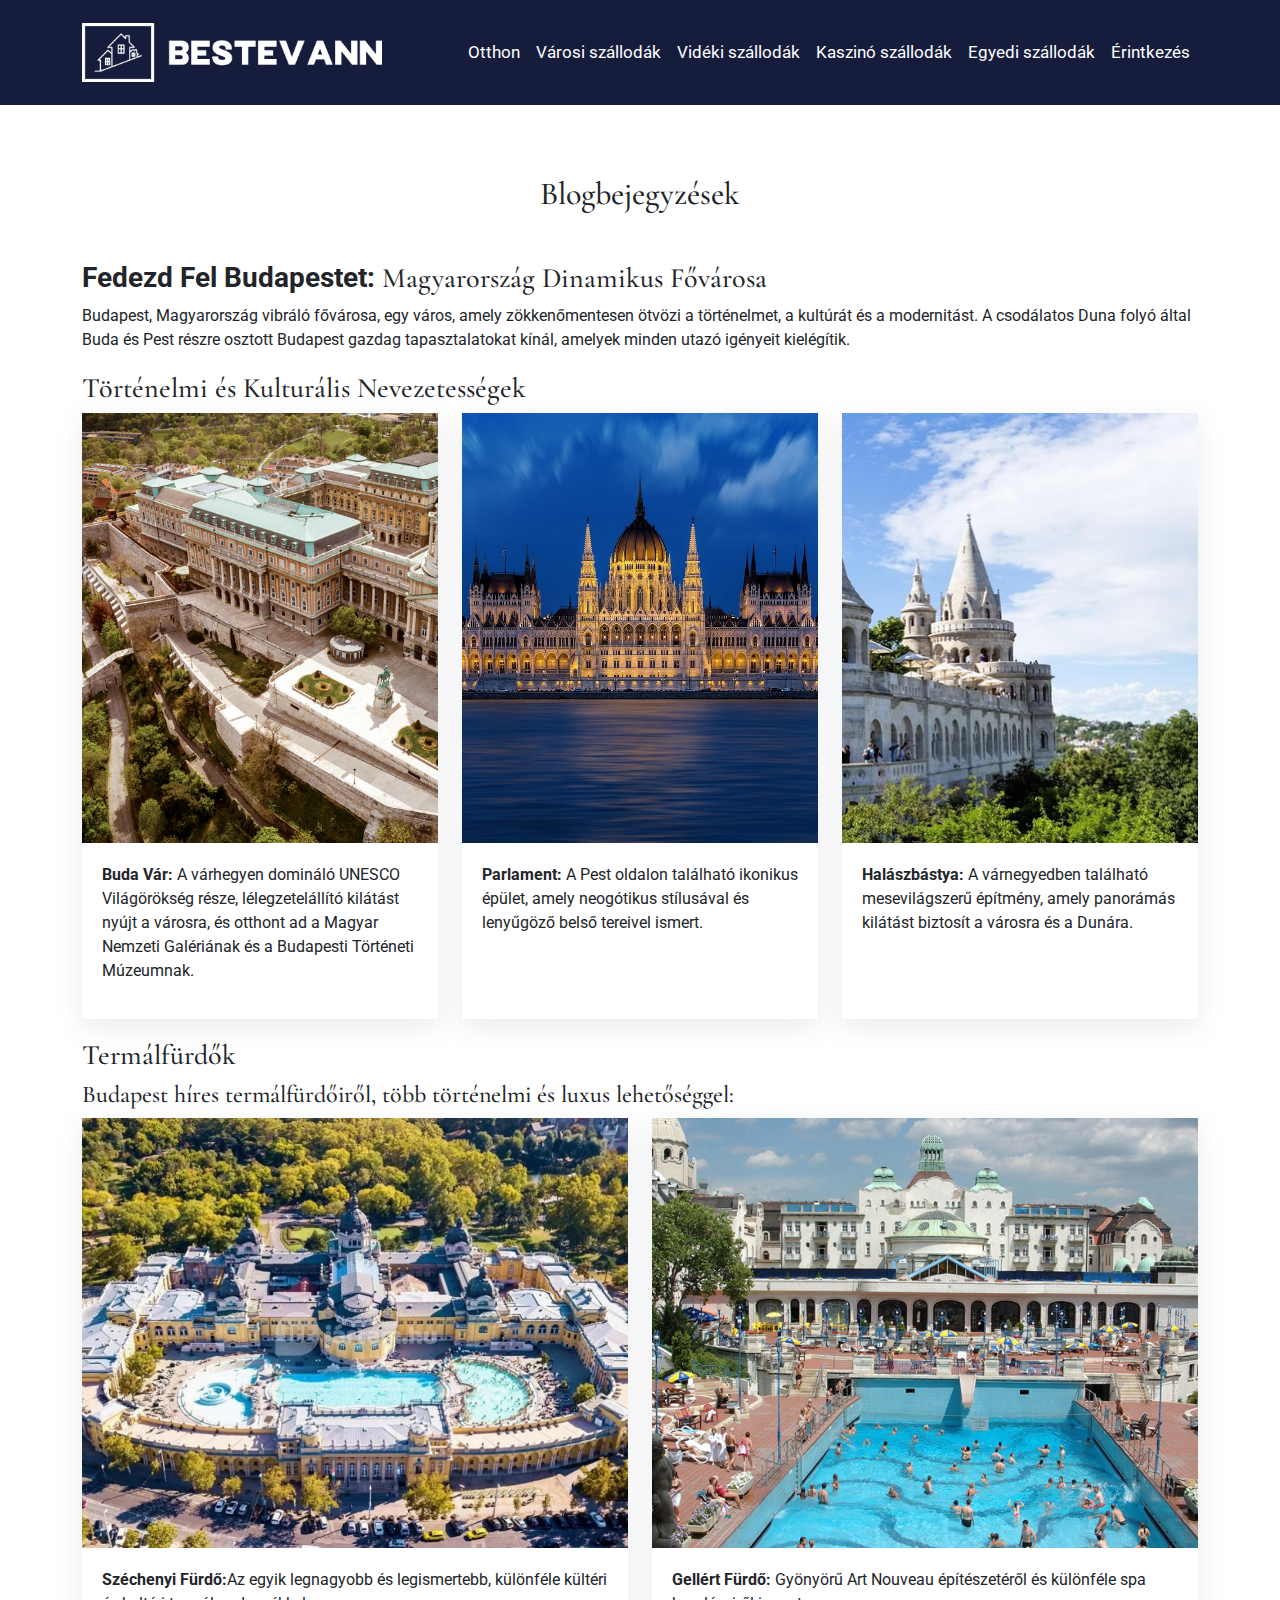
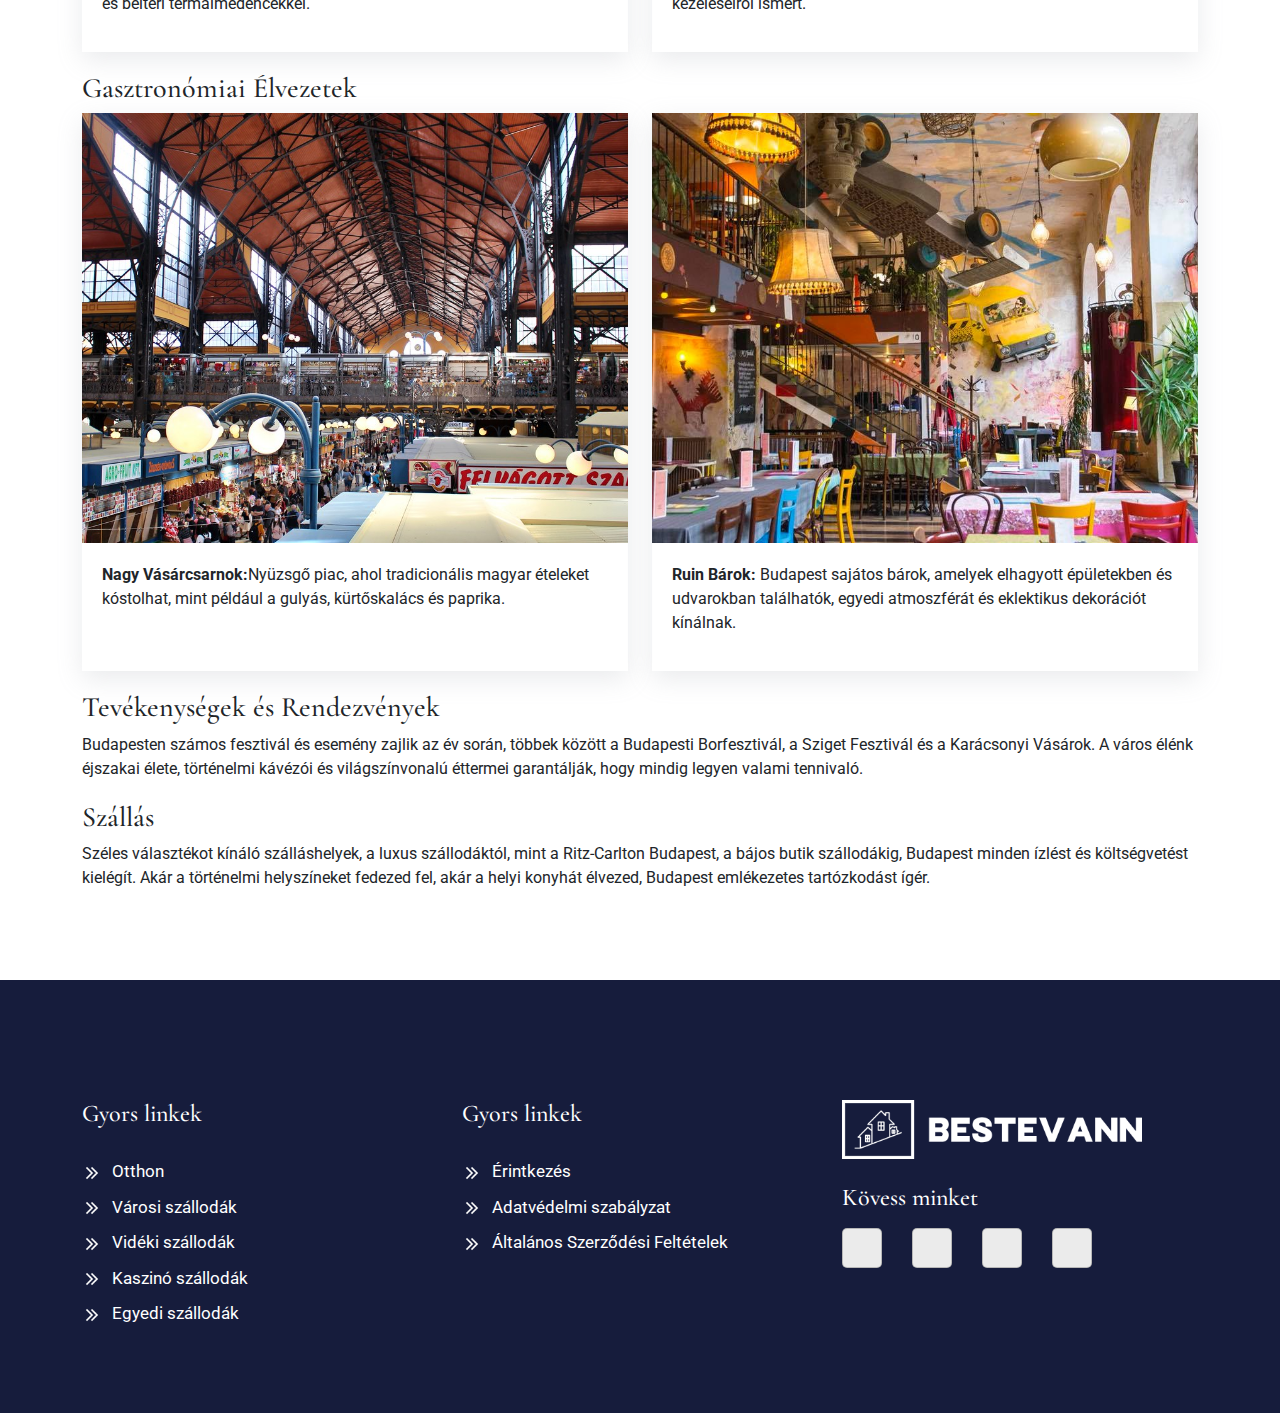
==== blog1.html @ b6ac423d "fix" ====
<!DOCTYPE html>
<html lang="en">

<head>
    <meta charset="UTF-8">
    <meta name="viewport" content="width=device-width, initial-scale=1.0">
    <title>Blog 1</title>
    <link rel="stylesheet" href="./css/style.css">
    <link rel="stylesheet" href="./css/responsive.css">
    <link rel="stylesheet" href="./css/bootstrap.min.css">
    <link rel="stylesheet" href="https://cdnjs.cloudflare.com/ajax/libs/font-awesome/6.6.0/css/all.min.css"
        integrity="sha512-Kc323vGBEqzTmouAECnVceyQqyqdsSiqLQISBL29aUW4U/M7pSPA/gEUZQqv1cwx4OnYxTxve5UMg5GT6L4JJg=="
        crossorigin="anonymous" referrerpolicy="no-referrer" />
          <!-- head font -->
  <link rel="preconnect" href="https://fonts.googleapis.com">
  <link rel="preconnect" href="https://fonts.gstatic.com" crossorigin>
  <link
    href="https://fonts.googleapis.com/css2?family=Cormorant+Garamond:ital,wght@0,300;0,400;0,500;0,600;0,700;1,300;1,400;1,500;1,600;1,700&family=Marcellus&display=swap"
    rel="stylesheet">
  <!-- head font  close-->

  <!-- p font -->
  <link rel="preconnect" href="https://fonts.googleapis.com">
  <link rel="preconnect" href="https://fonts.gstatic.com" crossorigin>
  <link
    href="https://fonts.googleapis.com/css2?family=Cormorant+Garamond:ital,wght@0,300;0,400;0,500;0,600;0,700;1,300;1,400;1,500;1,600;1,700&family=Marcellus&family=Roboto:ital,wght@0,100;0,300;0,400;0,500;0,700;0,900;1,100;1,300;1,400;1,500;1,700;1,900&display=swap"
    rel="stylesheet">
      <!-- p font -->
</head>

<body>


     <header>
    <nav class="navbar navbar-expand-lg">
        <div class="container">
            <a class="navbar-brand" href="./index.html">
              <img src="./images/logo_fff.png" alt="" class="img-fluid">
            </a>
            <button class="navbar-toggler" type="button" data-bs-toggle="collapse"
                data-bs-target="#navbarSupportedContent" aria-controls="navbarSupportedContent"
                aria-expanded="false" aria-label="Toggle navigation">
                <span class="navbar-toggler-icon"></span>
            </button>
            <div class="collapse navbar-collapse" id="navbarSupportedContent">
                <ul class="navbar-nav ms-auto mb-2 mb-lg-0">
                    <li class="nav-item">
                      <a class="nav-link " aria-current="page" href="./index.html">Otthon</a>
                    </li>
                    <li class="nav-item">
                      <a class="nav-link" href="./city-hotels.html">Városi szállodák</a>
                    </li>
                    <li class="nav-item">
                      <a class="nav-link" href="./country-hotels.html">Vidéki szállodák</a>
                    </li>
                    <li class="nav-item">
                      <a class="nav-link" href="./casino-hotels.html">Kaszinó szállodák</a>
                    </li>
                    <li class="nav-item">
                      <a class="nav-link" href="./unique-hotels.html">Egyedi szállodák</a>
                    </li>
                    <li class="nav-item">
                      <a class="nav-link" href="./contact.html">Érintkezés</a>
                    </li>
        
                  </ul>

            </div>
        </div>
    </nav>
</header>




    <div class="blog_post padding">
        <div class="container">
            <div class="row">
                <div class="col">
                    <h2 class="mb-5 text-center">
                        Blogbejegyzések</h2>

                </div>
            </div>
            <div class="row">
                <div class="col">
                    <div class="inner_blog_post">
                        <h3><strong>Fedezd Fel Budapestet:</strong> Magyarország Dinamikus Fővárosa</h3>
                        <p>Budapest, Magyarország vibráló fővárosa, egy város, amely zökkenőmentesen ötvözi a
                            történelmet, a kultúrát és a modernitást. A csodálatos Duna folyó által Buda és Pest részre
                            osztott Budapest gazdag tapasztalatokat kínál, amelyek minden utazó igényeit kielégítik.</p>
                    </div>

                    <div class="blog_post_wrapper">
                        <div class="heading">
                            <h3>Történelmi és Kulturális Nevezetességek</h3>
                        </div>
                        <div class="row gy-4">
                            <div class="col-lg-4 col-md-6">
                                <div class="blog_card">
                                    <div class="blog_image">
                                        <img src="./images/b1.jpg" alt="" class="img-fluid">
                                    </div>

                                    <p><strong>Buda Vár:</strong> A várhegyen domináló UNESCO Világörökség része,
                                        lélegzetelállító
                                        kilátást nyújt a városra, és otthont ad a Magyar Nemzeti Galériának és a
                                        Budapesti
                                        Történeti Múzeumnak.</p>

                                </div>
                            </div>
                            <div class="col-lg-4 col-md-6">
                                <div class="blog_card">
                                    <div class="blog_image">
                                        <img src="./images/b2.jpg" alt="" class="img-fluid">
                                    </div>

                                    <p><strong>Parlament:</strong> A Pest oldalon található ikonikus épület, amely
                                        neogótikus stílusával és
                                        lenyűgöző belső tereivel ismert.</p>

                                </div>
                            </div>

                            <div class="col-lg-4 col-md-6">
                                <div class="blog_card">
                                    <div class="blog_image">
                                        <img src="./images/b3.jpg" alt="" class="img-fluid">
                                    </div>

                                    <p><strong>Halászbástya:</strong> A várnegyedben található mesevilágszerű építmény,
                                        amely
                                        panorámás kilátást biztosít a városra és a Dunára.</p>

                                </div>
                            </div>
                        </div>


                    </div>





                    <div class="blog_post_wrapper">
                        <div class="heading">
                            <h3>Termálfürdők</h3>
                            <h4>Budapest híres termálfürdőiről, több történelmi és luxus lehetőséggel:</h4>
                        </div>

                        <div class="row">
                            <div class="col-md-6">
                                <div class="blog_card">
                                    <div class="blog_image">
                                        <img src="./images/b4.webp" alt="" class="img-fluid">
                                    </div>

                                    <p><strong>Széchenyi Fürdő:</strong>Az egyik legnagyobb és legismertebb, különféle
                                        kültéri és beltéri
                                        termálmedencékkel.</p>

                                </div>
                            </div>
                            <div class="col-md-6">
                                <div class="blog_card">
                                    <div class="blog_image">
                                        <img src="./images/b5.1.jpg" alt="" class="img-fluid">
                                    </div>


                                    <p><strong>Gellért Fürdő:</strong> Gyönyörű Art Nouveau építészetéről és különféle
                                        spa kezeléseiről
                                        ismert.</p>

                                </div>
                            </div>


                        </div>
                    </div>



                    <div class="blog_post_wrapper">
                        <div class="heading">
                            <h3>Gasztronómiai Élvezetek</h3>

                        </div>
                        <div class="row">
                            <div class="col-md-6">
                                <div class="blog_card">
                                    <div class="blog_image">
                                        <img src="./images/b6.11.jpg" alt="" class="img-fluid">
                                    </div>

                                    <p><strong>Nagy Vásárcsarnok:</strong>Nyüzsgő piac, ahol tradicionális magyar
                                        ételeket kóstolhat,
                                        mint például a gulyás, kürtőskalács és paprika.</p>

                                </div>
                            </div>
                            <div class="col-md-6">
                                <div class="blog_card">
                                    <div class="blog_image">
                                        <img src="./images/b7.jpg" alt="" class="img-fluid">
                                    </div>



                                    <p><strong>Ruin Bárok:</strong> Budapest sajátos bárok, amelyek elhagyott
                                        épületekben és udvarokban
                                        találhatók, egyedi atmoszférát és eklektikus dekorációt kínálnak.</p>

                                </div>
                            </div>


                        </div>
                    </div>

                    <div class="blog_post_wrapper">
                        <div class="heading">
                            <h3>Tevékenységek és Rendezvények</h3>

                            <p>Budapesten számos fesztivál és esemény zajlik az év során, többek között a Budapesti
                                Borfesztivál, a Sziget Fesztivál és a Karácsonyi Vásárok. A város élénk éjszakai élete,
                                történelmi kávézói és világszínvonalú éttermei garantálják, hogy mindig legyen valami
                                tennivaló.</p>
                        </div>
                    </div>

                    <div class="blog_post_wrapper">
                        <div class="heading">
                            <h3>Szállás</h3>

                            <p>Széles választékot kínáló szálláshelyek, a luxus szállodáktól, mint a Ritz-Carlton
                                Budapest,
                                a bájos butik szállodákig, Budapest minden ízlést és költségvetést kielégít. Akár a
                                történelmi
                                helyszíneket fedezed fel, akár a helyi konyhát élvezed, Budapest emlékezetes
                                tartózkodást
                                ígér.</p>
                        </div>
                    </div>



                </div>
            </div>
        </div>
    </div>

 

   
  <footer class="padding">
    <div class="container">
      <div class="row">
        <div class="col-lg-4">
          <div class="columnb_2">

            <div class="logo_footer mob_logo d-block d-lg-none">
                <img src="./images/logo_fff.png" alt="logo">
              </div>
            <h4>
              Gyors linkek</h4>
            <ul>
              <li><a href="./index.html"><img src="./images/arrow_right.png" alt="" class="img-fluid">Otthon</a></li>
              <li><a href="./city-hotels.html"><img src="./images/arrow_right.png" alt="" class="img-fluid">Városi szállodák</a></li>
              <li><a href="./country-hotels.html"><img src="./images/arrow_right.png" alt="" class="img-fluid">Vidéki szállodák</a></li>
              <li><a href="./casino-hotels.html"><img src="./images/arrow_right.png" alt="" class="img-fluid">Kaszinó szállodák</a></li>
              <li><a href="./unique-hotels.html"><img src="./images/arrow_right.png" alt="" class="img-fluid">Egyedi szállodák</a></li>
      
            </ul>
          </div>
        </div>
        <div class="col-lg-4">
          <div class="columnb_2 colunm_3">
            <h4> Gyors linkek</h4>
            <ul>
              <li><a href="./contact.html"><img src="./images/arrow_right.png" alt="" class="img-fluid">Érintkezés</a></li>
              <li><a href="./privacy-policy.html"><img src="./images/arrow_right.png" alt="" class="img-fluid">Adatvédelmi szabályzat</a></li>
              <li><a href="./terms-conditions.html"><img src="./images/arrow_right.png" alt="" class="img-fluid">Általános Szerződési Feltételek</a></li>
            </ul>
        
          </div>
        </div>
        <div class="col-lg-4">
          <div class="column_4">
           
            <div class="logo_footer">
              <img src="./images/logo_fff.png" alt="logo" >
            </div>
            <h4>Kövess minket</h4>
            <div class="social_icon">
              <ul>
                <li><a href=""><i class="fa-brands fa-facebook-f"></i></a></li>
                <li><a href=""><i class="fa-brands fa-x-twitter"></i></a></li>
                <li><a href=""><i class="fa-brands fa-linkedin-in"></i></a></li>
                <li><a href=""><i class="fa-brands fa-pinterest-p"></i></a></li>
              </ul>
            </div>
          </div>
        </div>
      </div>
    </div>
  </footer>



    <script src="https://code.jquery.com/jquery-3.7.1.min.js" integrity="sha256-/JqT3SQfawRcv/BIHPThkBvs0OEvtFFmqPF/lYI/Cxo=" crossorigin="anonymous"></script>
    <script src="./js/bootstrap.bundle.min.js"></script>
    <script src="./js/script.js"></script>



<script>
    jQuery(document).ready(function($){
        $('.clickme').click(function(){
            $(this).closest('div').find('.hidden').toggleClass('showing');
        });
    });
    // document.querySelectorAll('.clickme').addEventListener('click', () => {
    //     document.querySelectorAll('.hidden').forEach((item) => {
    //         item.classList.toggle('showing');
    //     });
    // });
</script>

</body>



</html>
---- css/style.css ----
*{
    box-sizing: border-box;
    margin: 0;
    padding: 0;
    font-family: "Roboto", sans-serif;
}
.padding {
    padding: 70px 0;
}

h1, h2, h3, h4, h5, h6{
    font-family: "Cormorant Garamond", serif;

}


.hotel_page_card {
    display: flex;
    justify-content: center;
    align-items: center;
    width: 100%;
    height: 400px;
    background-image: url(../images/urban_hotel.webp);
    background-repeat: no-repeat;
    background-size: cover;
    position: relative;
    z-index: 0;
    color: #fff;
    text-decoration: none;
}

.hotel_page_card::before {
    position: absolute;
    content: '';
    background-color: #00000085;
    width: 100%;
    height: 100%;
    z-index: -1;
    top: 0;
    left: 0;
}
.hotel_page_card h3{
    color: #fff;

}
.hotel_page_card.h2 {
    background-image: url(../images/rural_hotel.jpg);

}

.hotel_page_card.h3 {
    background-image: url(../images/casino_hotel.jpg);

}

.hotel_page_card.h4 {
    background-image: url(../images/unique_hotel.jpg);

}

.hotel_page_card.h5 {
    background-image: url(../images/contact_us.avif);

}

.button_read_more a {
    font-size: 16px;
    background: #161c3c;
    display: inline-flex;
    align-items: center;
    justify-content: center;
    width: 150px;
    height: 35px;
    margin-top: 10px;
    text-decoration: none;
    color: #fff;
    transition: all 0.4s;
}
.button_read_more a:hover{

    background: transparent;
    color: #161c3c;
    border: 1px solid #161c3c;
}

.button_read_more a span {
    margin-left: 5px;
}
.left_side_banner_section p {
    font-size: 17px;
}

/* Subscribe design */


.sign_up .Signup__text {
    text-align: center;
    margin: 0 auto 25px;
    font-family: 'Montserrat', sans-serif;
    color: #6d6d6d;
    letter-spacing: 0.5px;
    font-size: 1em;
    line-height: 1.5em;
    width: 90%;
}

.sign_up .Signup__form {
    display: flex;
    justify-content: center;
    gap: 10px;
}

@media (max-width: 540px) {
    .sign_up .Signup__form {
        display: block;
    }
}

.sign_up input {
    border: 2px solid #6d6d6d;
    border-radius: 3px;
    padding: 15px;
    font-family: 'Montserrat', sans-serif;
    letter-spacing: 0.5px;
    margin-right: 10px;
    color: #6d6d6d;
    transition: border 0.3s, box-shadow 0.3s;
    width: 90%;
    max-width: 300px;
}

@media (max-width: 540px) {
    .sign_up input {
        display: block;
        margin: 0 auto 25px;
    }
}

.sign_up input:focus {
    outline: none;
    border: 2px solid #db4646;
    box-shadow: inset 1px 1px 2px 0 #c9c9c9;
}

.sign_up .Signup__button {
    font-family: 'Montserrat', sans-serif;
    color: #fff;
    background: #db4646;
    border: 2px solid #db4646;
    border-radius: 3px;
    letter-spacing: 0.5px;
}

.sign_up .Signup__button {
    font-size: 16px;
    cursor: pointer;
    padding: 0 40px;
}

@media (max-width: 540px) {
    .sign_up .Signup__button {
        display: block;
        margin: 0 auto 50px;
        padding: 15px 40px;
    }
}

.sign_up .Signup__button:hover {
    background: #df5959;
    border-color: #df5959;
}

.sign_up .Signup__button:active {
    cursor: pointer;
    background: #d62e2e;
    border-color: #d62e2e;
}

.sign_up .Signup__button:focus {
    outline: none;
}

.sign_up {
    background: whitesmoke;
}



/* Subscribe design end */


.accordion-button::after {
    background-image:url(../images/plus.png)!important;
}
.accordion-button:not(.collapsed)::after {
    background-image:url(../images/minus.png)!important;
}

:focus {
    outline: 0 !important;
    box-shadow: 0 0 0 0 rgba(0, 0, 0, 0) !important;
  }
  .accordion-button:not(.collapsed) {
    color: #fff!important;
    background-color: #838bb5!important;
}

/* .accordion-item:first-of-type>.accordion-header .accordion-button {
    background: #838bb5!important;
    color: #fff!important;
    font-size: 22px;
} */


.columnb_2 ul {
    padding: 0;
    list-style: none;
    margin-top: 30px;
}
.columnb_2 ul li {
    margin-bottom: 10px;
}
.columnb_2 ul li a {
    color: #000;
    text-decoration: none;
    font-size: 17px;
    transition: all 0.4s;
}
.columnb_2 ul li a:hover {
    color: #838bb5;
    margin-left: 3px;
}
.columnb_2 ul li a img {
    margin-right: 10px;
}
li.nav-item .nav-link:hover{
    color: #838bb5;  
}
.column_4 p {
    color: #000;
}
.social_icon ul {
    list-style: none;
    padding: 0;
    display: flex;
    gap: 30px;
}
.social_icon ul li a {
    background: #ebebeb;
    width: 40px;
    display: flex;
    align-items: center;
    justify-content: center;
    height: 40px;
    border-radius: 5px;
    border: 1px solid #8080807d;
    color: #000;
    text-decoration: none;
    font-size: 20px;
    transition: all 0.4s;
}
.social_icon ul li a:hover {
    background: #838bb5;
    color: #fff;
    border: transparent;
}
footer {
    padding-top: 120px!important;
    background: #161c3c;
}

.para_call p:last-child a {
    color: #000;
    text-decoration: unset;
}
.banner.city_hotel{
    display: flex;
    align-items: center;
    justify-content: center;
    height: 450px;
    background-image: url(../images/city_hotels_bg.avif);
    background-size: cover;
    background-position: center;
    position: relative;
    z-index: 0;
}
.banner::before {
    position: absolute;
    content: '';
    background-color: #0009;
    width: 100%;
    height: 100%;
    z-index: -1;
}
.inner_content {
    color: #fff;
}

.right_side_hotel img {
    width: 30px;
 
}
.right_side_hotel .money_price img{
    animation: animName 3s linear infinite;
}

@keyframes animName {
    0%{
       transform: rotateX(0deg);
      }
   100%{
       transform: rotateX(360deg);
      }
   }

   
.banner.country_hotel{
    display: flex;
    align-items: center;
    justify-content: center;
    height: 450px;
    background-image: url(../images/country_hotel_bg.jfif);
    background-size: cover;
    background-position: center;
    position: relative;
    z-index: 0;
}

.banner.casino_hotel{
    display: flex;
    align-items: center;
    justify-content: center;
    height: 450px;
    background-image: url(../images/casino_hotels_bg.jpg);
    background-size: cover;
    background-position: center;
    position: relative;
    z-index: 0;
}
.banner.unique_hotel_bg
{
    display: flex;
    align-items: center;
    justify-content: center;
    height: 450px;
    background-image: url(../images/unique_hotel_bg.jpeg);
    background-size: cover;
    background-position: center;
    position: relative;
    z-index: 0;
}
.blog_post_wrapper {
    margin: 20px 0px;
}
.blog_post_wrapper ul li {
    margin-bottom: 8px;
}



header {
    top: 0;
    position: sticky;
    padding: 10px 0;
    background: #161c3c;
    z-index: 999;
}





li.nav-item .nav-link {
    color: #fff;
    transition: all 0.4s;
    font-size: 17px;
}
a.navbar-brand img {
    max-width: 300px;
}
.columnb_2 {
    color: #fff;
}
.columnb_2 ul li a {
    color: #fff;
}
.column_4 {
    color: #fff;
}
.logo_footer {
    margin-bottom: 25px;
}
.logo_footer img {
    width: 300px;
}
.column_4 h4 {
    margin-bottom: 15px;
}
.columnb_2 ul li a img {
    width: 20px;
    filter: invert(1);
}

.right_side_hotel a {
    font-size: 16px;
    background: #161c3c;
    display: inline-flex;
    align-items: center;
    justify-content: center;
    width: 150px;
    height: 35px;
    margin-top: 10px;
    text-decoration: none;
    color: #fff;
    transition: all 0.4s;
}
.right_side_hotel a:hover {
    background: transparent;
    color: #161c3c;
    border: 1px solid #161c3c;
}
.left_side_hotel img {
    height: 350px;
    object-fit: cover;
    width: 100%;
	margin-left: 40px;
	transform: scale(1.5);
	transition: .3s ease-in-out;
}
.left_side_hotel {
    overflow: hidden;
}
.left_side_hotel img:hover {
    margin-left: 0;
}
.hotelsall_section h3 {
    font-size: 36px;
}
.accordion-button {
    font-size: 22px!important;

}
.inner_content h2 {
    font-size: 50px;
}
.right_side_hotel {
    background: #838bb5cc !important;
    padding: 20px;
    color: #fff;
}
.blog_image img {
    object-fit: cover;
    height: 430px;
    width: 100%;
    border-radius: 0px;
    transition: .3s ease-in-out;
    transform: scale(1);
}
.blog_image:hover img{
    transform: scale(1.2);
}
.blog_image{
    overflow: hidden;
}
.blog_card p {
    padding: 20px;
}
.blog_card {
    box-shadow: rgba(149, 157, 165, 0.2) 0px 8px 24px;
    height: 100%;
}
.form_cls label {
    font-size: 18px;
    margin-bottom: 5px;
}

.right_contact .form_cls {
    margin-bottom: 30px;
    text-transform: capitalize;
}
.right_contact {
    box-shadow: rgba(149, 157, 165, 0.2) 0px 8px 24px;
    padding: 25px;
}

.form-control {
    border-radius: 0!important;
}
.right_contact a.button {
    font-size: 16px;
    background: #161c3c;
    display: inline-flex;
    align-items: center;
    justify-content: center;
    width: 150px;
    height: 35px;
    margin-top: 10px;
    text-decoration: none;
    color: #fff;
    transition: all 0.4s;
}
.right_contact a.button:hover{
    background: transparent;
    color: #161c3c;
    border: 1px solid #161c3c;
}
.navbar-toggler {
    filter: invert(1);
}
.navbar-toggler,
.navbar-toggler:focus,
.navbar-toggler:active,
.navbar-toggler-icon:focus {
    outline: none!important;
    border: none!important;
    box-shadow: none!important;
}

.active{
    color:#838bb5!important;
}
a.hotel_page_card {
    transition: .3s ease-in-out;
}
a.hotel_page_card:hover {
    opacity: 0.8;
}
.logo_footer.mob_logo {
    margin-bottom: 50px;
}

#cookie-popup {
    position: fixed;
    z-index: 9999;
    right: 30px;
    bottom: 30px;
    max-width: 370px;
    padding: 20px 30px;
    -webkit-box-sizing: border-box;
    box-sizing: border-box;
    background: rgb(0 0 0 / 93%);
    color: #eee;
    text-align: center;
  }
  
  #cookie-popup p:first-child {
    margin: 0;
    color: #eee;
    font-weight: 900;
    color: #161c3c;
  }
  
  #cookie-popup p:nth-child(2) {
    font-size: 14px;
    line-height: 1.4;
    margin-bottom: 25px;
  }
  
  #cookie-popup .link {
    color: #161c3c;
    text-decoration: none;
  }
  
  #cookie-popup button {
    width: 100%;
    font-size: 16px;
    font-weight: 600;
   
    padding: 8px 0;
    
    color: #fff;
    background-color: #161c3c;
    
   
  }
  
  #cookie-popup button:hover {
    background-color: #000;
    color: #fff;
  }
  
  @media only screen and (max-width: 450px) {
    #cookie-popup {
      max-width: 95%;
      right: 0;
      bottom: 20px;
      left: 0;
      margin: 0 auto;
    }
  }
  



.hidden {
	display: none;
}

.showing {
	display: block;
	margin-top: 20px;
}
a.clickme{
    background: unset;
    text-decoration: underline;
    border: unset;
    cursor: pointer;
    text-transform: capitalize;
}
a.clickme:hover{
    background: unset;
    text-decoration: underline;
    border: unset;
}
.austria_hotels_section .row {
    align-items: unset!important;
}





/* blog post css */


.home_page_blog_post .container {
	display: flex;
	align-items: center;
	justify-content: space-around;
	gap: 30px;
	flex-wrap: wrap;
}

.home_page_blog_post .card {
	position: relative;
	width:100%;
	background: radial-gradient(#111 50%, #000 100%);
	overflow: hidden;
	cursor: pointer;
    height: 320px;

}
.home_page_blog_post .card h1 {
font-size: 32px;
}


.home_page_blog_post img {
	max-width: 100%;

	display: block;
}

.home_page_blog_post .card img {
	transform: scale(1.3);
	transition: 0.3s ease-out;
}

.home_page_blog_post .card:hover img {
	transform: scale(1.1) translateY(-20px);
	opacity: 0.3;
}


.home_page_blog_post .overlay {
	position: absolute;
	left: 0;
	bottom: 0;
	width: 100%;
	height: 100%;
    top: 60px;
	padding: 15px;
	text-align: center;
	color: #fff;
}

.home_page_blog_post .text-h1 {
	transform: translateY(30px);
	opacity: 0;
	transition: all .3s ease-out;
}

.home_page_blog_post .text-p {
	transform: translateY(30px);
	opacity: 0;
	transition: all .3s ease-out 0.2s;
}

.home_page_blog_post .link-a {
	display: inline-block;
	background: #db4646;
	color: #fff;
	padding: 5px 20px;
	border-radius: 5px;
	transform: translateY(30px);
	opacity: 0;
	transition: all .3s ease-out 0.4s;
}



.home_page_blog_post .card:hover .overlay .text-h1 {
	opacity: 1;
	transform: translateY(0);
}

.home_page_blog_post .card:hover .overlay .text-p {
	opacity: 1;
	transform: translateY(0);
}

.home_page_blog_post .card:hover .overlay .link-a {
	opacity: 1;
	transform: translateY(0);
}
---- css/responsive.css ----
@media screen and (max-width:1199px)
{
    li.nav-item .nav-link {
        font-size: 15px;
    }
 }

 @media screen and (max-width:991px){
    a.navbar-brand img {
        max-width: 240px;
    }
    .logo_footer img {
        width: 240px;
    }
    .padding {
        padding: 50px 0;
    }
    .logo_footer{
        display: none;
    }
 }
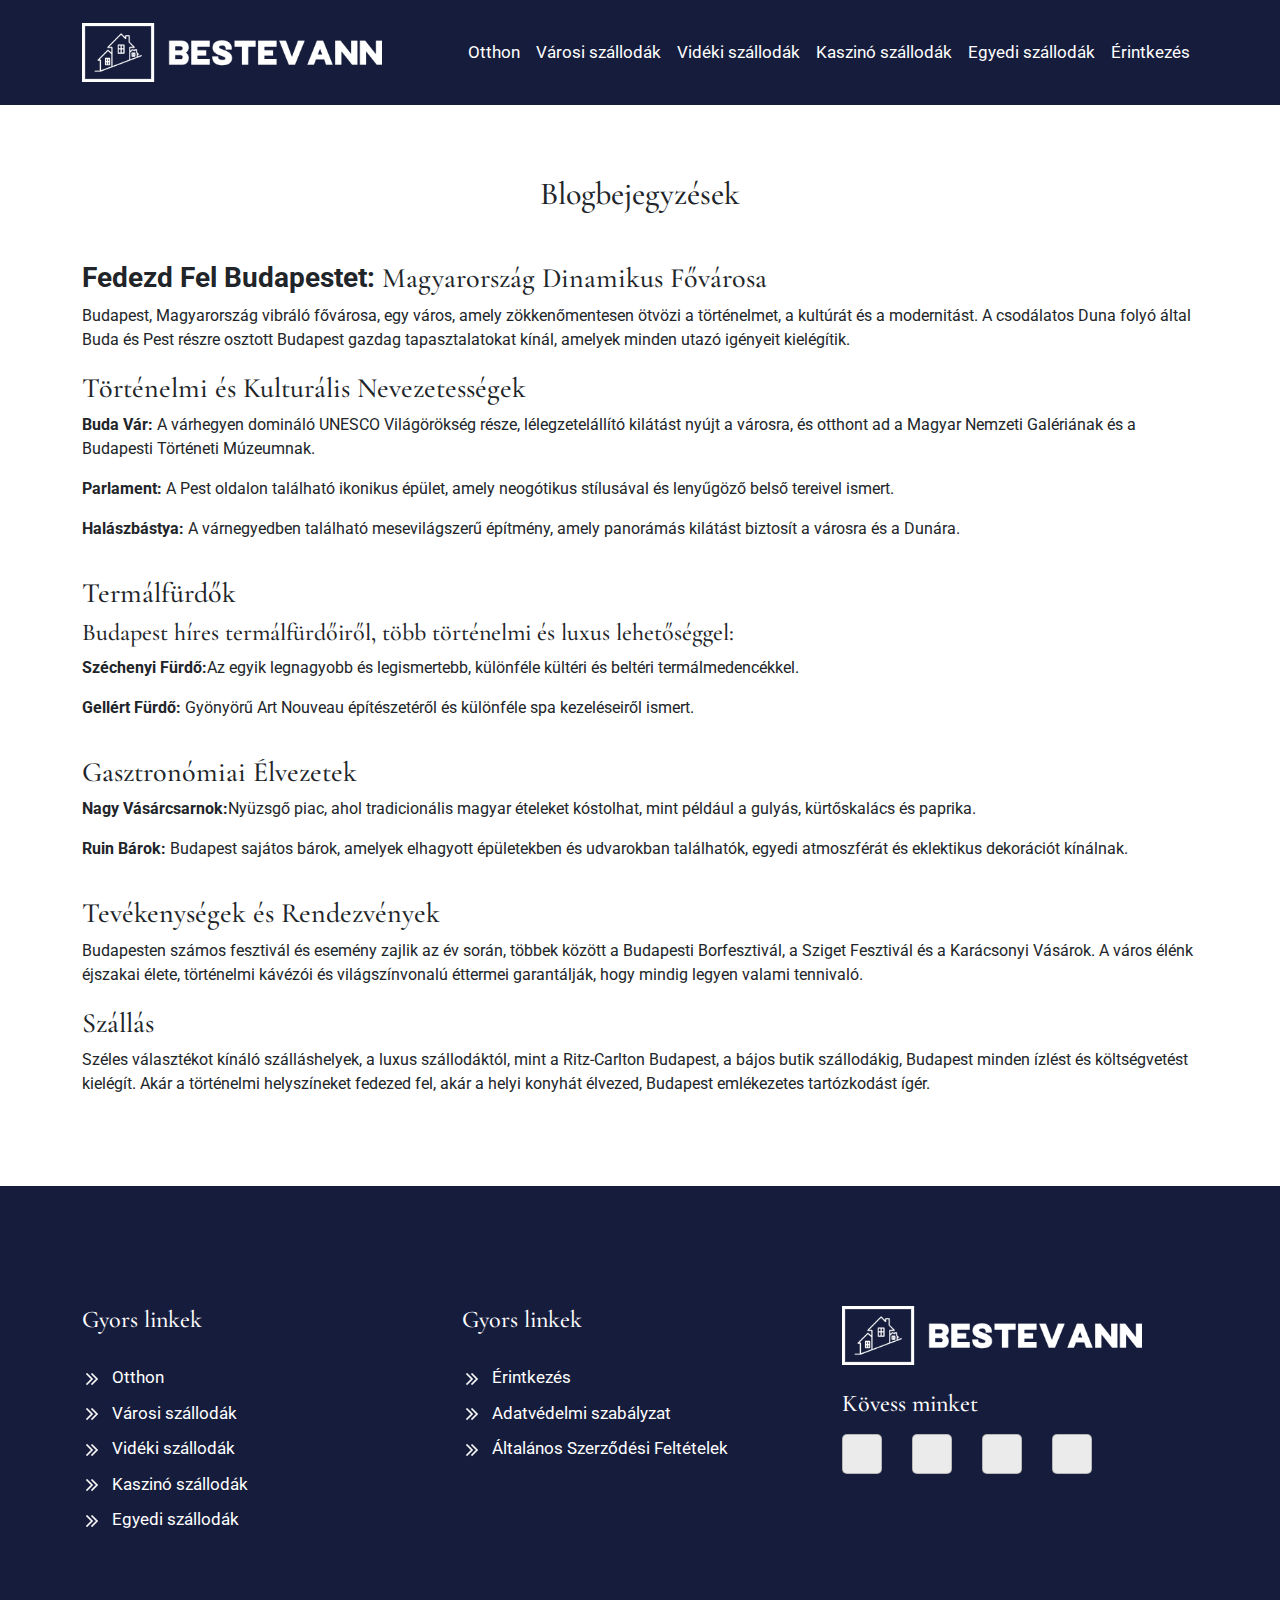
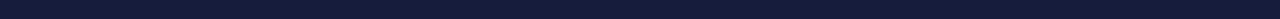
==== commit b1b3398e: "update" ====
--- a/blog1.html
+++ b/blog1.html
@@ -95,12 +95,12 @@
                         <div class="heading">
                             <h3>Történelmi és Kulturális Nevezetességek</h3>
                         </div>
-                        <div class="row gy-4">
-                            <div class="col-lg-4 col-md-6">
-                                <div class="blog_card">
-                                    <div class="blog_image">
+                        <div class="row">
+                            <div class="col-12">
+                                <div class="blog_card">
+                                    <!-- <div class="blog_image">
                                         <img src="./images/b1.jpg" alt="" class="img-fluid">
-                                    </div>
+                                    </div> -->
 
                                     <p><strong>Buda Vár:</strong> A várhegyen domináló UNESCO Világörökség része,
                                         lélegzetelállító
@@ -110,11 +110,11 @@
 
                                 </div>
                             </div>
-                            <div class="col-lg-4 col-md-6">
-                                <div class="blog_card">
-                                    <div class="blog_image">
+                            <div class="col-12">
+                                <div class="blog_card">
+                                    <!-- <div class="blog_image">
                                         <img src="./images/b2.jpg" alt="" class="img-fluid">
-                                    </div>
+                                    </div> -->
 
                                     <p><strong>Parlament:</strong> A Pest oldalon található ikonikus épület, amely
                                         neogótikus stílusával és
@@ -123,11 +123,11 @@
                                 </div>
                             </div>
 
-                            <div class="col-lg-4 col-md-6">
-                                <div class="blog_card">
-                                    <div class="blog_image">
+                            <div class="col-12">
+                                <div class="blog_card">
+                                    <!-- <div class="blog_image">
                                         <img src="./images/b3.jpg" alt="" class="img-fluid">
-                                    </div>
+                                    </div> -->
 
                                     <p><strong>Halászbástya:</strong> A várnegyedben található mesevilágszerű építmény,
                                         amely
@@ -151,11 +151,11 @@
                         </div>
 
                         <div class="row">
-                            <div class="col-md-6">
-                                <div class="blog_card">
-                                    <div class="blog_image">
+                            <div class="col-12">
+                                <div class="blog_card">
+                                    <!-- <div class="blog_image">
                                         <img src="./images/b4.webp" alt="" class="img-fluid">
-                                    </div>
+                                    </div> -->
 
                                     <p><strong>Széchenyi Fürdő:</strong>Az egyik legnagyobb és legismertebb, különféle
                                         kültéri és beltéri
@@ -163,11 +163,11 @@
 
                                 </div>
                             </div>
-                            <div class="col-md-6">
-                                <div class="blog_card">
-                                    <div class="blog_image">
+                            <div class="col-12">
+                                <div class="blog_card">
+                                    <!-- <div class="blog_image">
                                         <img src="./images/b5.1.jpg" alt="" class="img-fluid">
-                                    </div>
+                                    </div> -->
 
 
                                     <p><strong>Gellért Fürdő:</strong> Gyönyörű Art Nouveau építészetéről és különféle
@@ -189,11 +189,11 @@
 
                         </div>
                         <div class="row">
-                            <div class="col-md-6">
-                                <div class="blog_card">
-                                    <div class="blog_image">
+                            <div class="col-12">
+                                <div class="blog_card">
+                                    <!-- <div class="blog_image">
                                         <img src="./images/b6.11.jpg" alt="" class="img-fluid">
-                                    </div>
+                                    </div> -->
 
                                     <p><strong>Nagy Vásárcsarnok:</strong>Nyüzsgő piac, ahol tradicionális magyar
                                         ételeket kóstolhat,
@@ -201,11 +201,11 @@
 
                                 </div>
                             </div>
-                            <div class="col-md-6">
-                                <div class="blog_card">
-                                    <div class="blog_image">
+                            <div class="col-12">
+                                <div class="blog_card">
+                                    <!-- <div class="blog_image">
                                         <img src="./images/b7.jpg" alt="" class="img-fluid">
-                                    </div>
+                                    </div> -->
 
 
 
--- a/css/style.css
+++ b/css/style.css
@@ -462,13 +462,13 @@
 .blog_image{
     overflow: hidden;
 }
-.blog_card p {
+/* .blog_card p {
     padding: 20px;
-}
-.blog_card {
+} */
+/* .blog_card {
     box-shadow: rgba(149, 157, 165, 0.2) 0px 8px 24px;
     height: 100%;
-}
+} */
 .form_cls label {
     font-size: 18px;
     margin-bottom: 5px;
@@ -601,17 +601,9 @@
 	margin-top: 20px;
 }
 a.clickme{
-    background: unset;
-    text-decoration: underline;
-    border: unset;
     cursor: pointer;
-    text-transform: capitalize;
-}
-a.clickme:hover{
-    background: unset;
-    text-decoration: underline;
-    border: unset;
-}
+}
+
 .austria_hotels_section .row {
     align-items: unset!important;
 }
@@ -647,7 +639,7 @@
 
 .home_page_blog_post img {
 	max-width: 100%;
-
+  height: 100%;
 	display: block;
 }
 
@@ -657,7 +649,7 @@
 }
 
 .home_page_blog_post .card:hover img {
-	transform: scale(1.1) translateY(-20px);
+    transform: scale(1.1) translateY(-15px);
 	opacity: 0.3;
 }
 
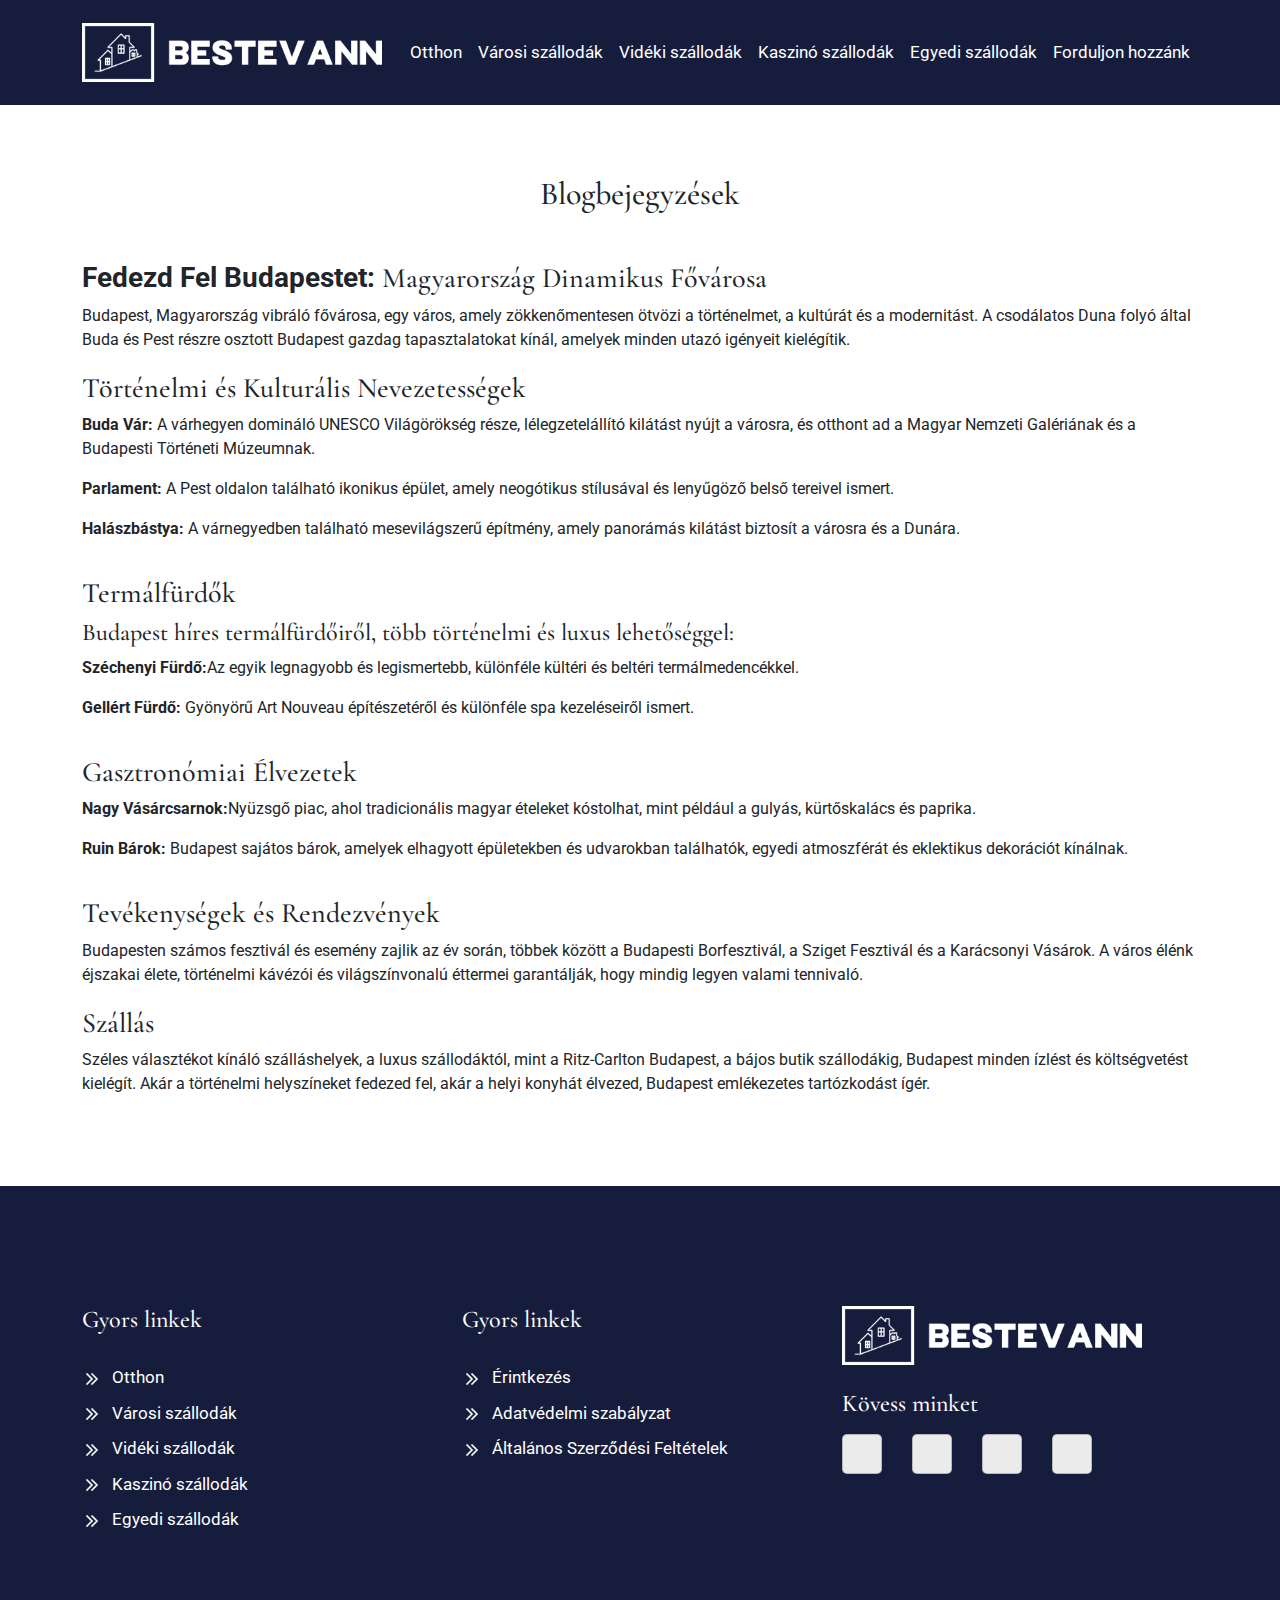
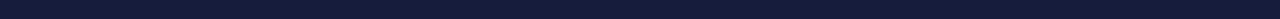
==== commit 308ecf03: "done" ====
--- a/blog1.html
+++ b/blog1.html
@@ -5,6 +5,7 @@
     <meta charset="UTF-8">
     <meta name="viewport" content="width=device-width, initial-scale=1.0">
     <title>Blog 1</title>
+    <link rel="icon" type="image/x-icon" href="./images/fav.png">
     <link rel="stylesheet" href="./css/style.css">
     <link rel="stylesheet" href="./css/responsive.css">
     <link rel="stylesheet" href="./css/bootstrap.min.css">
@@ -60,7 +61,7 @@
                       <a class="nav-link" href="./unique-hotels.html">Egyedi szállodák</a>
                     </li>
                     <li class="nav-item">
-                      <a class="nav-link" href="./contact.html">Érintkezés</a>
+                      <a class="nav-link" href="./contact.html">Forduljon hozzánk</a>
                     </li>
         
                   </ul>
--- a/css/style.css
+++ b/css/style.css
@@ -20,7 +20,7 @@
     align-items: center;
     width: 100%;
     height: 400px;
-    background-image: url(../images/urban_hotel.webp);
+    background-image: url(../images/cs5.jpg);
     background-repeat: no-repeat;
     background-size: cover;
     position: relative;
@@ -44,12 +44,12 @@
 
 }
 .hotel_page_card.h2 {
-    background-image: url(../images/rural_hotel.jpg);
+    background-image: url(../images/co3.jpg);
 
 }
 
 .hotel_page_card.h3 {
-    background-image: url(../images/casino_hotel.jpg);
+    background-image: url(../images/ch1.jpg);
 
 }
 
@@ -62,7 +62,18 @@
     background-image: url(../images/contact_us.avif);
 
 }
-
+.hotel_page_card.h11 {
+    background-image: url(../images/hotel_marmara.jpg);
+
+}
+.hotel_page_card.h22 {
+    background-image: url(../images/balaton_hotel.jpg);
+
+}
+.hotel_page_card.h33 {
+    background-image: url(../images/hotel_gallert.jpg);
+
+}
 .button_read_more a {
     font-size: 16px;
     background: #161c3c;
@@ -528,7 +539,7 @@
 .logo_footer.mob_logo {
     margin-bottom: 50px;
 }
-
+/* 
 #cookie-popup {
     position: fixed;
     z-index: 9999;
@@ -588,7 +599,7 @@
       margin: 0 auto;
     }
   }
-  
+   */
 
 
 
@@ -704,4 +715,72 @@
 .home_page_blog_post .card:hover .overlay .link-a {
 	opacity: 1;
 	transform: translateY(0);
-}+}
+.navbar-toggler-icon {
+    background-image:url(../images/hambur_icon.png)!important;
+}
+.disclaimer {
+    background: whitesmoke;
+    padding: 40px 0;
+}
+
+/* cookies popup css start */
+
+
+.wrapper {
+    position: fixed;
+    bottom: 50px;
+    right: -100%;
+    max-width: 450px;
+    width: 100%;
+    background: #fff;
+    border-radius: 8px;
+    padding: 15px 25px 22px;
+    transition: right 0.3s ease;
+    box-shadow: 0 5px 10px rgba(0, 0, 0, 0.1);
+    z-index: 999;
+  }
+  .wrapper.show {
+    right: 20px;
+  }
+
+
+  .wrapper .data {
+    margin-top: 16px;
+  }
+  .wrapper .data p {
+    color: #333;
+    font-size: 16px;
+  }
+
+  .wrapper .buttons {
+    margin-top: 16px;
+    width: 100%;
+    display: flex;
+    align-items: center;
+    justify-content: space-between;
+  }
+  .buttons .button {
+    border: none;
+    color: #fff;
+    padding: 8px 0;
+    border-radius: 4px;
+    background: #161c3c;
+    cursor: pointer;
+    width: calc(100% / 2 - 10px);
+    transition: all 0.2s ease;
+  }
+  .buttons #acceptBtn:hover {
+    background-color: #1c2553;
+  }
+  #declineBtn {
+    border: 2px solid #161c3c;
+    background-color: #fff;
+    color: #161c3c;
+  }
+  #declineBtn:hover {
+    background-color: #161c3c;
+    color: #fff;
+  }
+
+/* cookies popup css end */--- a/css/responsive.css
+++ b/css/responsive.css
@@ -2,6 +2,9 @@
 {
     li.nav-item .nav-link {
         font-size: 15px;
+    }
+    a.navbar-brand img {
+        max-width: 260px;
     }
  }
 
@@ -18,6 +21,13 @@
     .logo_footer{
         display: none;
     }
+    .home_page_blog_post .overlay {
+        top: 30px;
+    }
  }
-
+@media(max-width:575px){
+    .wrapper {
+        max-width: 90%;
+    }
+}
  